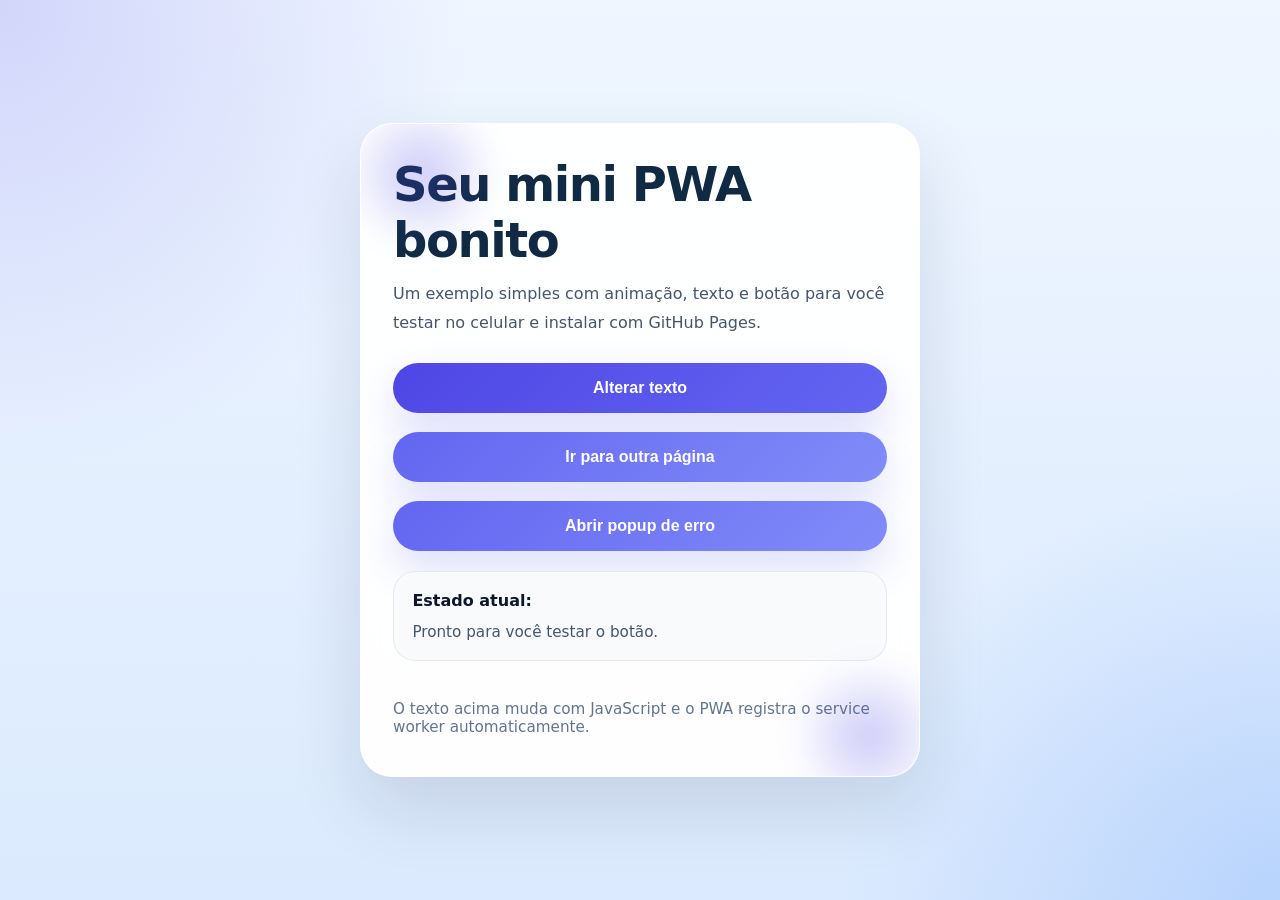
==== index.html @ 52c5a4a8 "Add files via upload" ====
<!DOCTYPE html>
<html lang="pt-BR">
<head>
  <meta charset="UTF-8">
  <meta name="viewport" content="width=device-width, initial-scale=1.0, viewport-fit=cover">
  <meta name="theme-color" content="#4f46e5">
  <title>Mini PWA</title>
  <link rel="manifest" href="manifest.json">
  <link rel="icon" href="icons/icon-192.png" sizes="192x192" type="image/png">
  <link rel="stylesheet" href="style.css">
</head>
<body>
  <article class="page-card">
    <div class="glow left"></div>
    <div class="glow right"></div>

    <h1>Seu mini PWA bonito</h1>
    <p class="lead">Um exemplo simples com animação, texto e botão para você testar no celular e instalar com GitHub Pages.</p>

    <div class="card-grid">
      <button id="toggle-btn" type="button">Alterar texto</button>
      <button id="navigate-btn" type="button" class="secondary">Ir para outra página</button>
      <button id="install-btn" type="button" class="secondary hidden">Instalar app</button>
      <button id="error-btn" type="button" class="secondary">Abrir popup de erro</button>
      <div class="status-box" id="status-box">
        <strong>Estado atual:</strong>
        <span id="message">Pronto para você testar o botão.</span>
      </div>
      <p class="hint">O texto acima muda com JavaScript e o PWA registra o service worker automaticamente.</p>
    </div>
  </article>

  <div class="overlay hidden" id="error-overlay">
    <div class="modal-card">
      <h2>Erro de teste</h2>
      <p>Este é um popup de erro simulado. Feche para voltar à página principal.</p>
      <button id="close-error-btn" type="button">Fechar</button>
    </div>
  </div>

  <script src="main.js" defer></script>
</body>
</html>
---- style.css ----
:root {
  color-scheme: light;
  font-family: Inter, system-ui, sans-serif;
  background: #eef2ff;
  color: #102a43;
}

* {
  box-sizing: border-box;
}

body {
  margin: 0;
  min-height: 100vh;
  display: grid;
  place-items: center;
  background: radial-gradient(circle at top left, rgba(79, 70, 229, 0.18), transparent 30%),
              radial-gradient(circle at bottom right, rgba(59, 130, 246, 0.22), transparent 28%),
              linear-gradient(180deg, #eff6ff 0%, #dbeafe 100%);
  padding: 1.5rem;
}

.page-card {
  position: relative;
  width: min(560px, 100%);
  padding: 2rem 2rem 2.5rem;
  border-radius: 32px;
  background: rgba(255, 255, 255, 0.95);
  box-shadow: 0 32px 70px rgba(15, 23, 42, 0.12);
  overflow: hidden;
  border: 1px solid rgba(255, 255, 255, 0.7);
  backdrop-filter: blur(18px);
}

.glow {
  position: absolute;
  width: 200px;
  height: 200px;
  background: radial-gradient(circle, rgba(79, 70, 229, 0.28), transparent 55%);
  filter: blur(12px);
  pointer-events: none;
}

.glow.left { top: -50px; left: -40px; }
.glow.right { bottom: -60px; right: -50px; }

h1 {
  margin: 0 0 0.75rem;
  font-size: clamp(2rem, 4vw, 3rem);
  letter-spacing: -0.03em;
}

.lead {
  margin: 0 0 1.6rem;
  font-size: 1rem;
  line-height: 1.8;
  color: #475569;
}

.card-grid {
  display: grid;
  gap: 1.2rem;
}

.status-box {
  padding: 1rem 1.15rem;
  border-radius: 22px;
  background: #f8fafc;
  border: 1px solid rgba(148, 163, 184, 0.18);
  text-align: left;
  color: #0f172a;
  font-weight: 600;
  line-height: 1.6;
}

.status-box span {
  display: block;
  margin-top: 0.4rem;
  color: #475569;
  font-weight: 400;
  font-size: 0.95rem;
}

button {
  width: 100%;
  padding: 1rem 1.25rem;
  border: none;
  border-radius: 999px;
  background: linear-gradient(135deg, #4f46e5, #6366f1);
  color: #fff;
  font-size: 1rem;
  font-weight: 700;
  cursor: pointer;
  transition: transform 180ms ease, box-shadow 180ms ease, opacity 180ms ease;
  box-shadow: 0 18px 40px rgba(79, 70, 229, 0.18);
}

button:hover {
  transform: translateY(-2px);
  box-shadow: 0 22px 50px rgba(79, 70, 229, 0.22);
  opacity: 0.98;
}

button.secondary {
  background: linear-gradient(135deg, #6366f1, #818cf8);
}

button.hidden {
  display: none;
}

.overlay {
  position: fixed;
  inset: 0;
  display: grid;
  place-items: center;
  background: rgba(15, 23, 42, 0.55);
  padding: 1.5rem;
  z-index: 50;
}

.overlay.hidden {
  display: none;
}

.modal-card {
  width: min(520px, 100%);
  border-radius: 28px;
  background: #ffffff;
  padding: 2rem;
  box-shadow: 0 32px 80px rgba(15, 23, 42, 0.18);
  border: 1px solid rgba(148, 163, 184, 0.2);
  text-align: center;
}

.modal-card h2 {
  margin: 0 0 0.75rem;
  font-size: clamp(1.75rem, 3vw, 2.4rem);
}

.modal-card p {
  margin: 0 0 1.5rem;
  color: #475569;
  line-height: 1.8;
}

.hint {
  margin: 1.25rem 0 0;
  color: #64748b;
  font-size: 0.95rem;
}
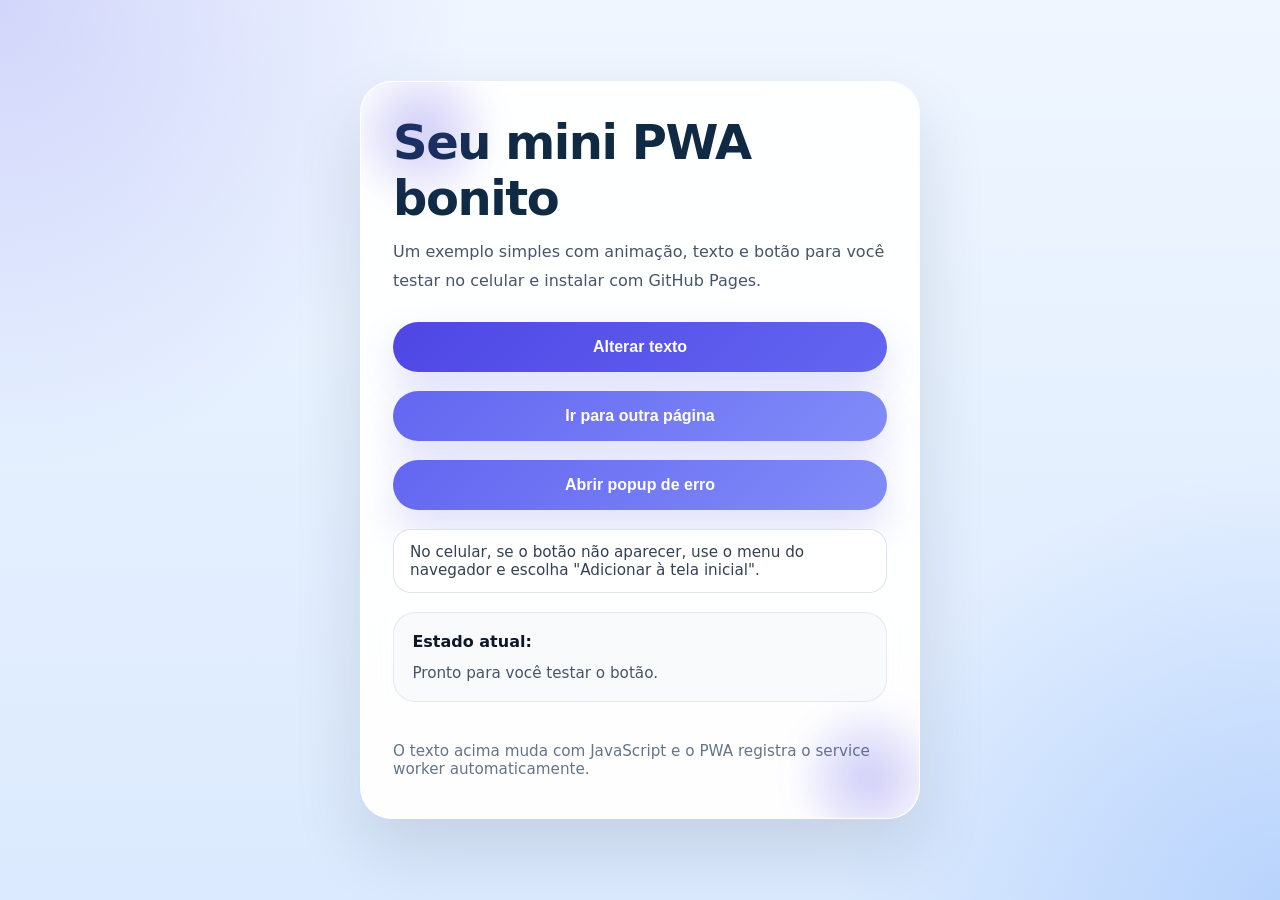
==== commit 9e3d5ee5: "v4" ====
--- a/index.html
+++ b/index.html
@@ -22,6 +22,7 @@
       <button id="navigate-btn" type="button" class="secondary">Ir para outra página</button>
       <button id="install-btn" type="button" class="secondary hidden">Instalar app</button>
       <button id="error-btn" type="button" class="secondary">Abrir popup de erro</button>
+      <p id="install-help" class="hint hidden">No celular, se o botão não aparecer, use o menu do navegador e escolha "Adicionar à tela inicial".</p>
       <div class="status-box" id="status-box">
         <strong>Estado atual:</strong>
         <span id="message">Pronto para você testar o botão.</span>
--- a/style.css
+++ b/style.css
@@ -109,6 +109,15 @@
   display: none;
 }
 
+#install-help {
+  margin-top: 0;
+  padding: 0.8rem 1rem;
+  border-radius: 18px;
+  background: rgba(255, 255, 255, 0.92);
+  border: 1px solid rgba(148, 163, 184, 0.3);
+  color: #334155;
+}
+
 .overlay {
   position: fixed;
   inset: 0;
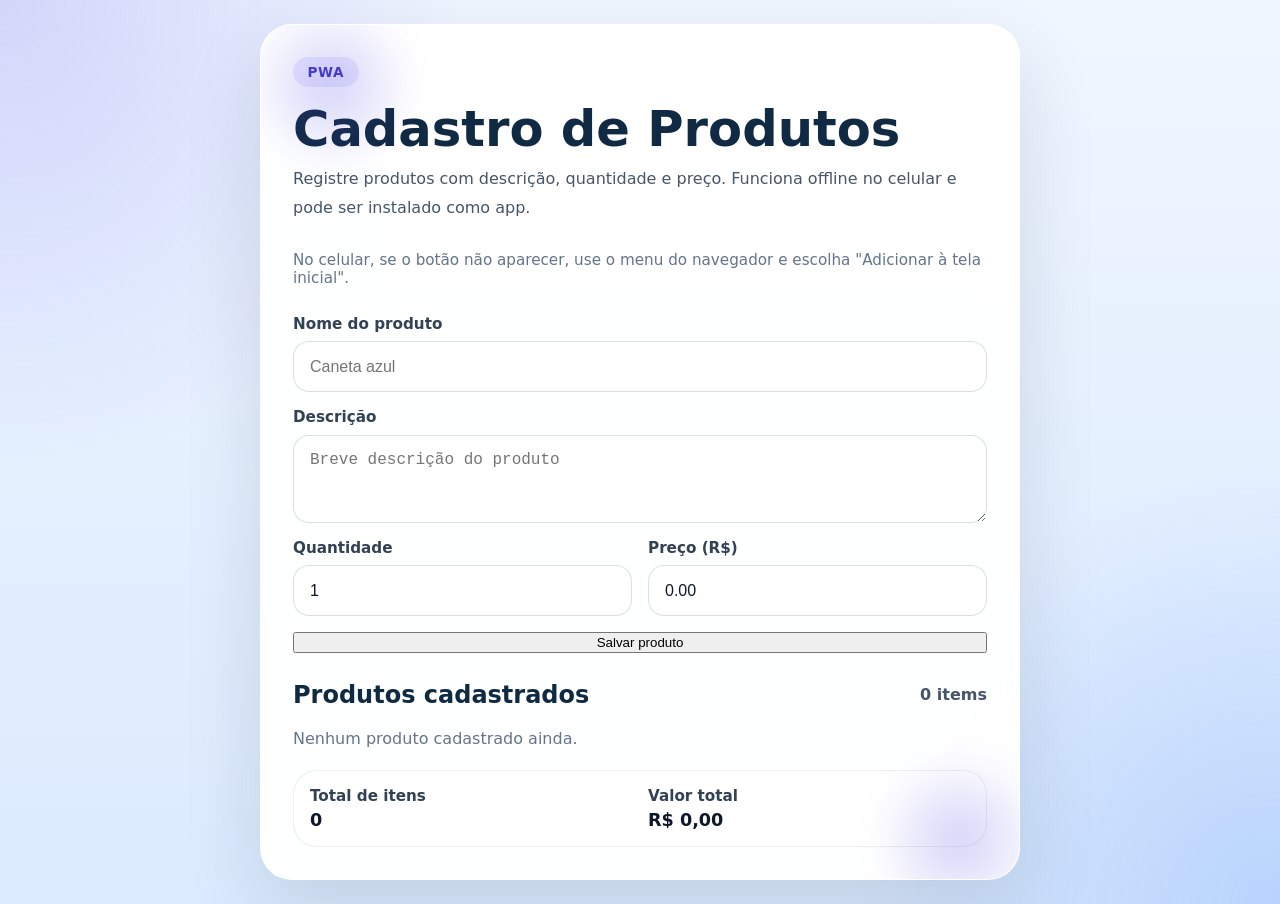
==== commit d74c8d00: "v5" ====
--- a/index.html
+++ b/index.html
@@ -4,40 +4,73 @@
   <meta charset="UTF-8">
   <meta name="viewport" content="width=device-width, initial-scale=1.0, viewport-fit=cover">
   <meta name="theme-color" content="#4f46e5">
-  <title>Mini PWA</title>
+  <title>Cadastro de Produtos PWA</title>
   <link rel="manifest" href="manifest.json">
   <link rel="icon" href="icons/icon-192.png" sizes="192x192" type="image/png">
   <link rel="stylesheet" href="style.css">
 </head>
 <body>
-  <article class="page-card">
+  <main class="page-card">
     <div class="glow left"></div>
     <div class="glow right"></div>
 
-    <h1>Seu mini PWA bonito</h1>
-    <p class="lead">Um exemplo simples com animação, texto e botão para você testar no celular e instalar com GitHub Pages.</p>
+    <header class="hero">
+      <span class="badge">PWA</span>
+      <h1>Cadastro de Produtos</h1>
+      <p class="lead">Registre produtos com descrição, quantidade e preço. Funciona offline no celular e pode ser instalado como app.</p>
+    </header>
 
-    <div class="card-grid">
-      <button id="toggle-btn" type="button">Alterar texto</button>
-      <button id="navigate-btn" type="button" class="secondary">Ir para outra página</button>
-      <button id="install-btn" type="button" class="secondary hidden">Instalar app</button>
-      <button id="error-btn" type="button" class="secondary">Abrir popup de erro</button>
+    <section class="actions">
+      <button id="install-btn" class="button secondary hidden" type="button">Instalar app</button>
       <p id="install-help" class="hint hidden">No celular, se o botão não aparecer, use o menu do navegador e escolha "Adicionar à tela inicial".</p>
-      <div class="status-box" id="status-box">
-        <strong>Estado atual:</strong>
-        <span id="message">Pronto para você testar o botão.</span>
+    </section>
+
+    <form id="product-form" class="product-form">
+      <div class="field-group">
+        <label for="name">Nome do produto</label>
+        <input id="name" name="name" type="text" placeholder="Caneta azul" required>
       </div>
-      <p class="hint">O texto acima muda com JavaScript e o PWA registra o service worker automaticamente.</p>
-    </div>
-  </article>
 
-  <div class="overlay hidden" id="error-overlay">
-    <div class="modal-card">
-      <h2>Erro de teste</h2>
-      <p>Este é um popup de erro simulado. Feche para voltar à página principal.</p>
-      <button id="close-error-btn" type="button">Fechar</button>
-    </div>
-  </div>
+      <div class="field-group">
+        <label for="description">Descrição</label>
+        <textarea id="description" name="description" rows="2" placeholder="Breve descrição do produto"></textarea>
+      </div>
+
+      <div class="field-row">
+        <div class="field-group">
+          <label for="quantity">Quantidade</label>
+          <input id="quantity" name="quantity" type="number" min="1" value="1" required>
+        </div>
+        <div class="field-group">
+          <label for="price">Preço (R$)</label>
+          <input id="price" name="price" type="number" min="0.01" step="0.01" value="0.00" required>
+        </div>
+      </div>
+
+      <button class="button" type="submit">Salvar produto</button>
+    </form>
+
+    <section class="inventory">
+      <div class="inventory-header">
+        <h2>Produtos cadastrados</h2>
+        <span id="product-count">0 itens</span>
+      </div>
+      <div class="inventory-list" id="product-list">
+        <p class="empty-state">Nenhum produto cadastrado ainda.</p>
+      </div>
+
+      <div class="totals">
+        <div>
+          <strong>Total de itens</strong>
+          <span id="total-items">0</span>
+        </div>
+        <div>
+          <strong>Valor total</strong>
+          <span id="total-value">R$ 0,00</span>
+        </div>
+      </div>
+    </section>
+  </main>
 
   <script src="main.js" defer></script>
 </body>
--- a/style.css
+++ b/style.css
@@ -22,83 +22,218 @@
 
 .page-card {
   position: relative;
-  width: min(560px, 100%);
-  padding: 2rem 2rem 2.5rem;
+  width: min(760px, 100%);
+  padding: 2rem;
   border-radius: 32px;
-  background: rgba(255, 255, 255, 0.95);
-  box-shadow: 0 32px 70px rgba(15, 23, 42, 0.12);
+  background: rgba(255, 255, 255, 0.96);
+  box-shadow: 0 32px 80px rgba(15, 23, 42, 0.12);
   overflow: hidden;
-  border: 1px solid rgba(255, 255, 255, 0.7);
+  border: 1px solid rgba(255, 255, 255, 0.75);
   backdrop-filter: blur(18px);
 }
 
 .glow {
   position: absolute;
-  width: 200px;
-  height: 200px;
-  background: radial-gradient(circle, rgba(79, 70, 229, 0.28), transparent 55%);
-  filter: blur(12px);
+  width: 220px;
+  height: 220px;
+  background: radial-gradient(circle, rgba(79, 70, 229, 0.24), transparent 55%);
+  filter: blur(14px);
   pointer-events: none;
 }
 
 .glow.left { top: -50px; left: -40px; }
-.glow.right { bottom: -60px; right: -50px; }
+.glow.right { bottom: -70px; right: -50px; }
+
+.hero {
+  margin-bottom: 1.75rem;
+}
+
+.badge {
+  display: inline-flex;
+  align-items: center;
+  justify-content: center;
+  padding: 0.45rem 0.9rem;
+  border-radius: 999px;
+  background: rgba(99, 102, 241, 0.12);
+  color: #4338ca;
+  font-size: 0.85rem;
+  font-weight: 700;
+  text-transform: uppercase;
+  letter-spacing: 0.05em;
+}
 
 h1 {
-  margin: 0 0 0.75rem;
-  font-size: clamp(2rem, 4vw, 3rem);
-  letter-spacing: -0.03em;
+  margin: 1rem 0 0.6rem;
+  font-size: clamp(2rem, 4vw, 3.1rem);
+  line-height: 1.05;
 }
 
 .lead {
-  margin: 0 0 1.6rem;
+  margin: 0;
+  color: #475569;
+  line-height: 1.8;
+  max-width: 44rem;
+}
+
+.actions {
+  display: grid;
+  gap: 0.9rem;
+  margin-bottom: 1.75rem;
+}
+
+.product-form {
+  display: grid;
+  gap: 1rem;
+  margin-bottom: 1.75rem;
+}
+
+.field-row {
+  display: grid;
+  grid-template-columns: repeat(2, minmax(0, 1fr));
+  gap: 1rem;
+}
+
+.field-group {
+  display: grid;
+  gap: 0.55rem;
+}
+
+label {
+  font-size: 0.95rem;
+  color: #334155;
+  font-weight: 600;
+}
+
+input,
+textarea {
+  width: 100%;
+  border: 1px solid rgba(148, 163, 184, 0.35);
+  border-radius: 16px;
+  padding: 0.95rem 1rem;
   font-size: 1rem;
-  line-height: 1.8;
+  color: #0f172a;
+  background: #ffffff;
+}
+
+input:focus,
+textarea:focus {
+  outline: none;
+  border-color: #7c3aed;
+  box-shadow: 0 0 0 4px rgba(167, 139, 250, 0.15);
+}
+
+textarea {
+  resize: vertical;
+  min-height: 88px;
+}
+
+.inventory {
+  display: grid;
+  gap: 1rem;
+}
+
+.inventory-header {
+  display: flex;
+  justify-content: space-between;
+  gap: 1rem;
+  align-items: center;
+}
+
+.inventory-header h2 {
+  margin: 0;
+}
+
+.inventory-header span {
   color: #475569;
-}
-
-.card-grid {
-  display: grid;
-  gap: 1.2rem;
-}
-
-.status-box {
-  padding: 1rem 1.15rem;
+  font-weight: 600;
+}
+
+.inventory-list {
+  display: grid;
+  gap: 1rem;
+}
+
+.product-card {
+  padding: 1.2rem 1.25rem;
   border-radius: 22px;
   background: #f8fafc;
+  border: 1px solid rgba(148, 163, 184, 0.2);
+  display: grid;
+  gap: 0.75rem;
+}
+
+.product-row {
+  display: grid;
+  grid-template-columns: 1fr auto;
+  gap: 1rem;
+  align-items: flex-start;
+}
+
+.product-row strong {
+  color: #0f172a;
+}
+
+.product-row button {
+  width: auto;
+  padding: 0.75rem 1rem;
+  border-radius: 18px;
+  background: #ef4444;
+  box-shadow: 0 12px 25px rgba(239, 68, 68, 0.18);
+}
+
+.product-row button:hover {
+  transform: translateY(-1px);
+  background: #dc2626;
+}
+
+.product-card p {
+  margin: 0;
+  color: #475569;
+  line-height: 1.7;
+}
+
+.product-meta {
+  display: grid;
+  gap: 0.4rem;
+  color: #334155;
+}
+
+.totals {
+  display: grid;
+  grid-template-columns: repeat(2, minmax(0, 1fr));
+  gap: 1rem;
+  background: rgba(255, 255, 255, 0.9);
   border: 1px solid rgba(148, 163, 184, 0.18);
-  text-align: left;
+  border-radius: 24px;
+  padding: 1rem;
+}
+
+.totals div {
+  display: grid;
+  gap: 0.35rem;
+}
+
+.totals strong {
+  font-size: 0.95rem;
+  color: #334155;
+}
+
+.totals span {
+  font-size: 1.1rem;
+  font-weight: 700;
   color: #0f172a;
-  font-weight: 600;
-  line-height: 1.6;
-}
-
-.status-box span {
-  display: block;
-  margin-top: 0.4rem;
-  color: #475569;
-  font-weight: 400;
+}
+
+.hint {
+  margin: 0;
+  color: #64748b;
   font-size: 0.95rem;
 }
 
-button {
-  width: 100%;
-  padding: 1rem 1.25rem;
-  border: none;
-  border-radius: 999px;
-  background: linear-gradient(135deg, #4f46e5, #6366f1);
-  color: #fff;
-  font-size: 1rem;
-  font-weight: 700;
-  cursor: pointer;
-  transition: transform 180ms ease, box-shadow 180ms ease, opacity 180ms ease;
-  box-shadow: 0 18px 40px rgba(79, 70, 229, 0.18);
-}
-
-button:hover {
-  transform: translateY(-2px);
-  box-shadow: 0 22px 50px rgba(79, 70, 229, 0.22);
-  opacity: 0.98;
+.empty-state {
+  margin: 0;
+  color: #64748b;
+  line-height: 1.8;
 }
 
 button.secondary {
@@ -109,52 +244,16 @@
   display: none;
 }
 
-#install-help {
-  margin-top: 0;
-  padding: 0.8rem 1rem;
-  border-radius: 18px;
-  background: rgba(255, 255, 255, 0.92);
-  border: 1px solid rgba(148, 163, 184, 0.3);
-  color: #334155;
-}
-
-.overlay {
-  position: fixed;
-  inset: 0;
-  display: grid;
-  place-items: center;
-  background: rgba(15, 23, 42, 0.55);
-  padding: 1.5rem;
-  z-index: 50;
-}
-
-.overlay.hidden {
-  display: none;
-}
-
-.modal-card {
-  width: min(520px, 100%);
-  border-radius: 28px;
-  background: #ffffff;
-  padding: 2rem;
-  box-shadow: 0 32px 80px rgba(15, 23, 42, 0.18);
-  border: 1px solid rgba(148, 163, 184, 0.2);
-  text-align: center;
-}
-
-.modal-card h2 {
-  margin: 0 0 0.75rem;
-  font-size: clamp(1.75rem, 3vw, 2.4rem);
-}
-
-.modal-card p {
-  margin: 0 0 1.5rem;
-  color: #475569;
-  line-height: 1.8;
-}
-
-.hint {
-  margin: 1.25rem 0 0;
-  color: #64748b;
-  font-size: 0.95rem;
-}
+@media (max-width: 680px) {
+  .page-card {
+    padding: 1.5rem;
+  }
+
+  .field-row {
+    grid-template-columns: 1fr;
+  }
+
+  .totals {
+    grid-template-columns: 1fr;
+  }
+}
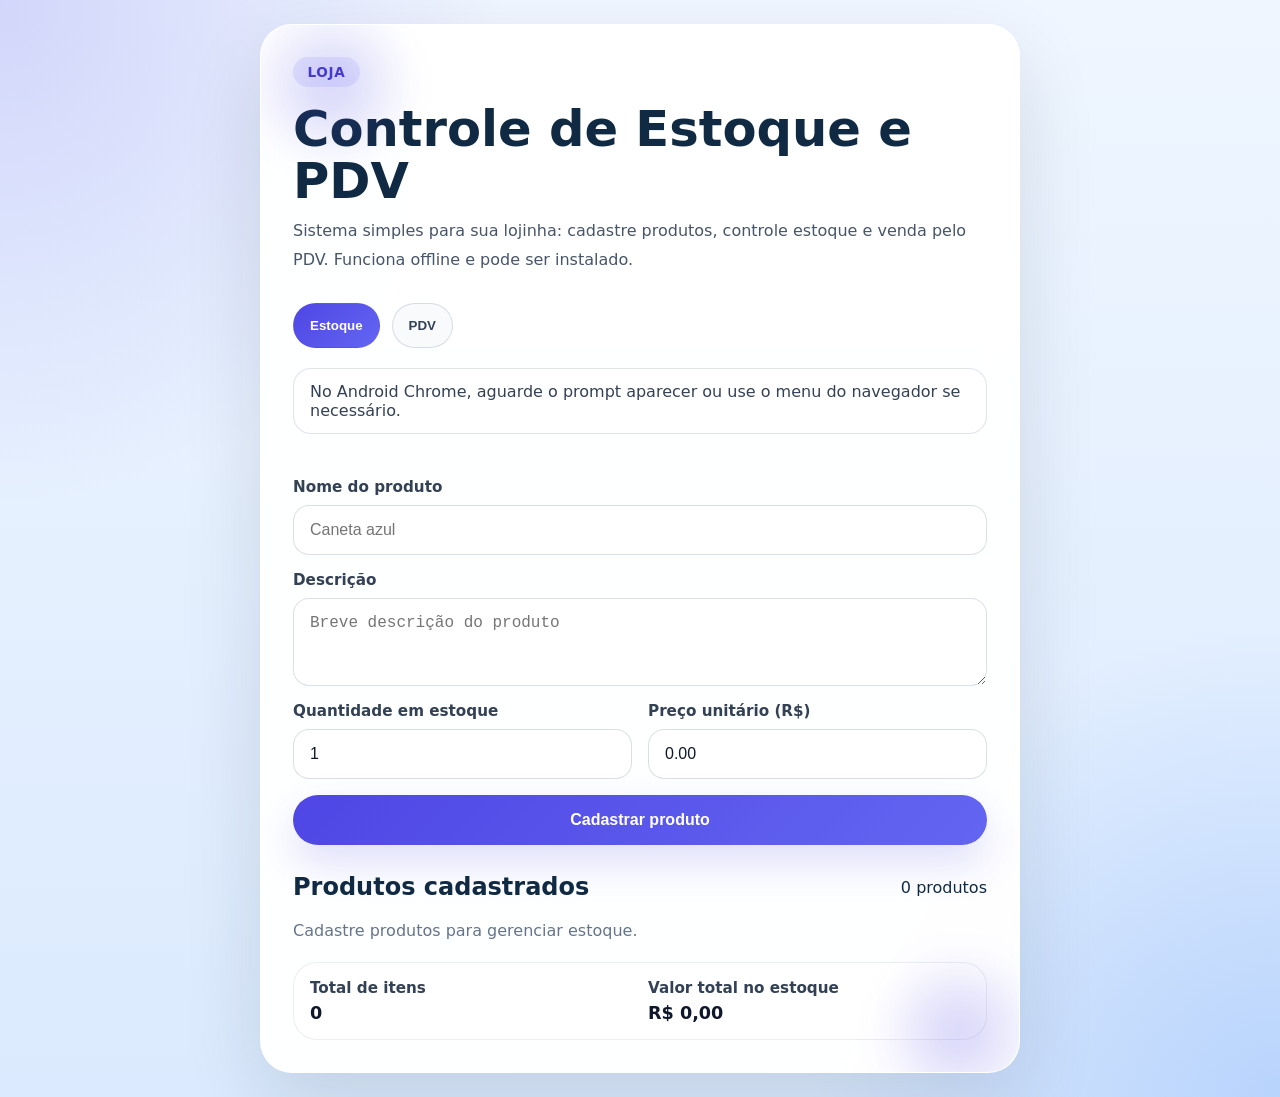
==== commit 90ce65da: "Add files via upload" ====
--- a/index.html
+++ b/index.html
@@ -4,9 +4,13 @@
   <meta charset="UTF-8">
   <meta name="viewport" content="width=device-width, initial-scale=1.0, viewport-fit=cover">
   <meta name="theme-color" content="#4f46e5">
-  <title>Cadastro de Produtos PWA</title>
+  <meta name="apple-mobile-web-app-capable" content="yes">
+  <meta name="apple-mobile-web-app-status-bar-style" content="default">
+  <meta name="mobile-web-app-capable" content="yes">
+  <title>Loja PWA - Estoque e PDV</title>
   <link rel="manifest" href="manifest.json">
   <link rel="icon" href="icons/icon-192.png" sizes="192x192" type="image/png">
+  <link rel="apple-touch-icon" href="icons/icon-192.png">
   <link rel="stylesheet" href="style.css">
 </head>
 <body>
@@ -15,58 +19,106 @@
     <div class="glow right"></div>
 
     <header class="hero">
-      <span class="badge">PWA</span>
-      <h1>Cadastro de Produtos</h1>
-      <p class="lead">Registre produtos com descrição, quantidade e preço. Funciona offline no celular e pode ser instalado como app.</p>
+      <span class="badge">LOJA</span>
+      <h1>Controle de Estoque e PDV</h1>
+      <p class="lead">Sistema simples para sua lojinha: cadastre produtos, controle estoque e venda pelo PDV. Funciona offline e pode ser instalado.</p>
     </header>
+
+    <section class="topbar">
+      <button class="tab-button active" data-tab="inventory">Estoque</button>
+      <button class="tab-button" data-tab="pos">PDV</button>
+    </section>
 
     <section class="actions">
       <button id="install-btn" class="button secondary hidden" type="button">Instalar app</button>
-      <p id="install-help" class="hint hidden">No celular, se o botão não aparecer, use o menu do navegador e escolha "Adicionar à tela inicial".</p>
+      <p id="install-help" class="hint hidden">No Android Chrome, aguarde o prompt aparecer ou use o menu do navegador se necessário.</p>
     </section>
 
-    <form id="product-form" class="product-form">
-      <div class="field-group">
-        <label for="name">Nome do produto</label>
-        <input id="name" name="name" type="text" placeholder="Caneta azul" required>
-      </div>
+    <section id="inventory" class="tab-panel active-panel">
+      <form id="product-form" class="product-form">
+        <div class="field-group">
+          <label for="name">Nome do produto</label>
+          <input id="name" name="name" type="text" placeholder="Caneta azul" required>
+        </div>
 
-      <div class="field-group">
-        <label for="description">Descrição</label>
-        <textarea id="description" name="description" rows="2" placeholder="Breve descrição do produto"></textarea>
-      </div>
+        <div class="field-group">
+          <label for="description">Descrição</label>
+          <textarea id="description" name="description" rows="2" placeholder="Breve descrição do produto"></textarea>
+        </div>
 
-      <div class="field-row">
-        <div class="field-group">
-          <label for="quantity">Quantidade</label>
-          <input id="quantity" name="quantity" type="number" min="1" value="1" required>
+        <div class="field-row">
+          <div class="field-group">
+            <label for="quantity">Quantidade em estoque</label>
+            <input id="quantity" name="quantity" type="number" min="1" value="1" required>
+          </div>
+          <div class="field-group">
+            <label for="price">Preço unitário (R$)</label>
+            <input id="price" name="price" type="number" min="0.01" step="0.01" value="0.00" required>
+          </div>
         </div>
-        <div class="field-group">
-          <label for="price">Preço (R$)</label>
-          <input id="price" name="price" type="number" min="0.01" step="0.01" value="0.00" required>
+
+        <button class="button" type="submit">Cadastrar produto</button>
+      </form>
+
+      <div class="inventory">
+        <div class="inventory-header">
+          <h2>Produtos cadastrados</h2>
+          <span id="product-count">0 produtos</span>
+        </div>
+
+        <div class="inventory-list" id="product-list">
+          <p class="empty-state">Cadastre produtos para gerenciar estoque.</p>
+        </div>
+
+        <div class="totals">
+          <div>
+            <strong>Total de itens</strong>
+            <span id="total-items">0</span>
+          </div>
+          <div>
+            <strong>Valor total no estoque</strong>
+            <span id="total-value">R$ 0,00</span>
+          </div>
         </div>
       </div>
+    </section>
 
-      <button class="button" type="submit">Salvar produto</button>
-    </form>
+    <section id="pos" class="tab-panel">
+      <div class="pos-card">
+        <div class="field-group">
+          <label for="product-select">Produto</label>
+          <select id="product-select"></select>
+        </div>
 
-    <section class="inventory">
-      <div class="inventory-header">
-        <h2>Produtos cadastrados</h2>
-        <span id="product-count">0 itens</span>
-      </div>
-      <div class="inventory-list" id="product-list">
-        <p class="empty-state">Nenhum produto cadastrado ainda.</p>
-      </div>
+        <div class="field-row">
+          <div class="field-group">
+            <label for="sale-quantity">Quantidade</label>
+            <input id="sale-quantity" type="number" min="1" value="1">
+          </div>
+          <div class="field-group">
+            <label>&nbsp;</label>
+            <button id="add-to-cart" class="button" type="button">Adicionar ao carrinho</button>
+          </div>
+        </div>
 
-      <div class="totals">
-        <div>
-          <strong>Total de itens</strong>
-          <span id="total-items">0</span>
+        <div class="cart-header">
+          <h2>Venda atual</h2>
+          <span id="cart-items">0 itens</span>
         </div>
-        <div>
-          <strong>Valor total</strong>
-          <span id="total-value">R$ 0,00</span>
+
+        <div class="cart-list" id="cart-list">
+          <p class="empty-state">Adicione produtos ao carrinho para registrar a venda.</p>
+        </div>
+
+        <div class="totals">
+          <div>
+            <strong>Total da venda</strong>
+            <span id="cart-total">R$ 0,00</span>
+          </div>
+        </div>
+
+        <div class="pos-actions">
+          <button id="complete-sale" class="button" type="button">Finalizar venda</button>
         </div>
       </div>
     </section>
--- a/style.css
+++ b/style.css
@@ -75,13 +75,21 @@
   max-width: 44rem;
 }
 
+.topbar {
+  display: flex;
+  flex-wrap: wrap;
+  gap: 0.75rem;
+  margin-bottom: 1.25rem;
+}
+
 .actions {
   display: grid;
   gap: 0.9rem;
   margin-bottom: 1.75rem;
 }
 
-.product-form {
+.product-form,
+.pos-card {
   display: grid;
   gap: 1rem;
   margin-bottom: 1.75rem;
@@ -105,7 +113,8 @@
 }
 
 input,
-textarea {
+textarea,
+select {
   width: 100%;
   border: 1px solid rgba(148, 163, 184, 0.35);
   border-radius: 16px;
@@ -116,7 +125,8 @@
 }
 
 input:focus,
-textarea:focus {
+textarea:focus,
+select:focus {
   outline: none;
   border-color: #7c3aed;
   box-shadow: 0 0 0 4px rgba(167, 139, 250, 0.15);
@@ -127,28 +137,27 @@
   min-height: 88px;
 }
 
-.inventory {
-  display: grid;
-  gap: 1rem;
-}
-
-.inventory-header {
+.inventory,
+.cart-list {
+  display: grid;
+  gap: 1rem;
+}
+
+.inventory-header,
+.cart-header {
   display: flex;
+  align-items: center;
   justify-content: space-between;
   gap: 1rem;
-  align-items: center;
-}
-
-.inventory-header h2 {
-  margin: 0;
-}
-
-.inventory-header span {
-  color: #475569;
-  font-weight: 600;
-}
-
-.inventory-list {
+}
+
+.inventory-header h2,
+.cart-header h2 {
+  margin: 0;
+}
+
+.inventory-list,
+.cart-list {
   display: grid;
   gap: 1rem;
 }
@@ -224,19 +233,61 @@
   color: #0f172a;
 }
 
-.hint {
-  margin: 0;
-  color: #64748b;
-  font-size: 0.95rem;
-}
-
 .empty-state {
   margin: 0;
   color: #64748b;
   line-height: 1.8;
 }
 
-button.secondary {
+.tab-button {
+  padding: 0.9rem 1rem;
+  border: 1px solid rgba(148, 163, 184, 0.35);
+  border-radius: 999px;
+  background: #f8fafc;
+  color: #334155;
+  cursor: pointer;
+  font-weight: 700;
+}
+
+.tab-button.active {
+  background: linear-gradient(135deg, #4f46e5, #6366f1);
+  color: #fff;
+  border-color: transparent;
+}
+
+.tab-panel {
+  display: none;
+}
+
+.active-panel {
+  display: block;
+}
+
+.pos-actions {
+  display: grid;
+}
+
+.button {
+  width: 100%;
+  padding: 1rem 1.25rem;
+  border: none;
+  border-radius: 999px;
+  background: linear-gradient(135deg, #4f46e5, #6366f1);
+  color: #fff;
+  font-size: 1rem;
+  font-weight: 700;
+  cursor: pointer;
+  transition: transform 160ms ease, box-shadow 160ms ease, opacity 160ms ease;
+  box-shadow: 0 18px 40px rgba(79, 70, 229, 0.18);
+}
+
+.button:hover {
+  transform: translateY(-1px);
+  box-shadow: 0 22px 50px rgba(79, 70, 229, 0.22);
+  opacity: 0.98;
+}
+
+.button.secondary {
   background: linear-gradient(135deg, #6366f1, #818cf8);
 }
 
@@ -244,15 +295,17 @@
   display: none;
 }
 
-@media (max-width: 680px) {
-  .page-card {
-    padding: 1.5rem;
-  }
-
-  .field-row {
-    grid-template-columns: 1fr;
-  }
-
+#install-help {
+  margin-top: 0;
+  padding: 0.8rem 1rem;
+  border-radius: 18px;
+  background: rgba(255, 255, 255, 0.92);
+  border: 1px solid rgba(148, 163, 184, 0.3);
+  color: #334155;
+}
+
+@media (max-width: 760px) {
+  .field-row,
   .totals {
     grid-template-columns: 1fr;
   }
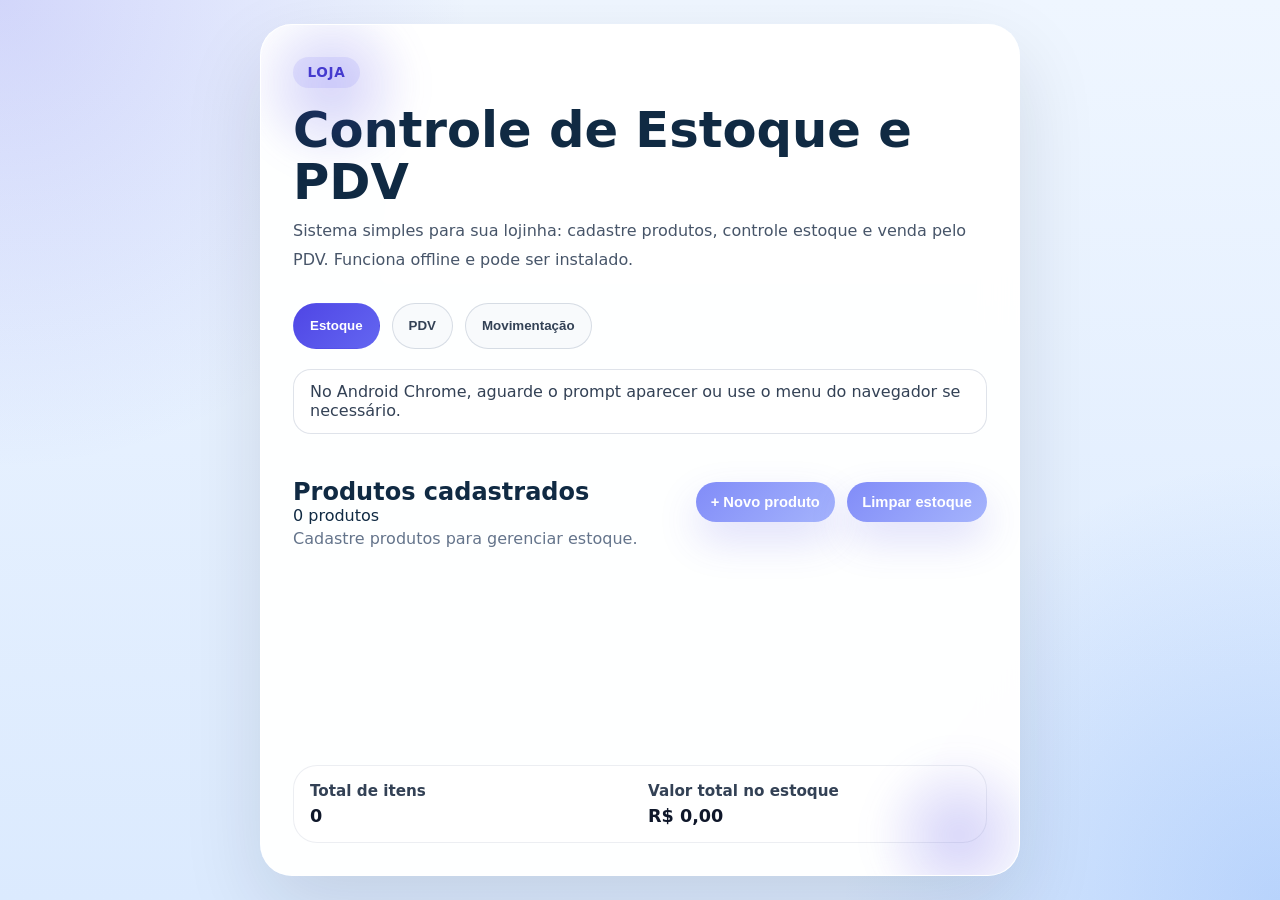
==== commit 15c72349: "Release 1.0" ====
--- a/index.html
+++ b/index.html
@@ -27,6 +27,7 @@
     <section class="topbar">
       <button class="tab-button active" data-tab="inventory">Estoque</button>
       <button class="tab-button" data-tab="pos">PDV</button>
+      <button class="tab-button" data-tab="movement">Movimentação</button>
     </section>
 
     <section class="actions">
@@ -35,50 +36,62 @@
     </section>
 
     <section id="inventory" class="tab-panel active-panel">
-      <form id="product-form" class="product-form">
-        <div class="field-group">
-          <label for="name">Nome do produto</label>
-          <input id="name" name="name" type="text" placeholder="Caneta azul" required>
-        </div>
-
-        <div class="field-group">
-          <label for="description">Descrição</label>
-          <textarea id="description" name="description" rows="2" placeholder="Breve descrição do produto"></textarea>
-        </div>
-
-        <div class="field-row">
-          <div class="field-group">
-            <label for="quantity">Quantidade em estoque</label>
-            <input id="quantity" name="quantity" type="number" min="1" value="1" required>
-          </div>
-          <div class="field-group">
-            <label for="price">Preço unitário (R$)</label>
-            <input id="price" name="price" type="number" min="0.01" step="0.01" value="0.00" required>
-          </div>
-        </div>
-
-        <button class="button" type="submit">Cadastrar produto</button>
-      </form>
-
-      <div class="inventory">
-        <div class="inventory-header">
+      <div class="inventory-header">
+        <div>
           <h2>Produtos cadastrados</h2>
           <span id="product-count">0 produtos</span>
         </div>
+        <div class="inventory-actions">
+          <button id="toggle-product-form" class="button secondary small" type="button">+ Novo produto</button>
+          <button id="clear-stock" class="button secondary small" type="button">Limpar estoque</button>
+        </div>
+      </div>
 
-        <div class="inventory-list" id="product-list">
-          <p class="empty-state">Cadastre produtos para gerenciar estoque.</p>
+      <div id="product-form-wrapper" class="product-form-wrapper collapsed">
+        <form id="product-form" class="product-form">
+          <div class="field-row">
+            <div class="field-group">
+              <label for="name">Nome do produto</label>
+              <input id="name" name="name" type="text" placeholder="Caneta azul" required>
+            </div>
+            <div class="field-group">
+              <label for="category">Categoria</label>
+              <input id="category" name="category" type="text" placeholder="Material escolar">
+            </div>
+          </div>
+
+          <div class="field-group">
+            <label for="description">Descrição</label>
+            <textarea id="description" name="description" rows="2" placeholder="Breve descrição do produto"></textarea>
+          </div>
+
+          <div class="field-row">
+            <div class="field-group">
+              <label for="quantity">Quantidade em estoque</label>
+              <input id="quantity" name="quantity" type="number" min="1" value="1" required>
+            </div>
+            <div class="field-group">
+              <label for="price">Preço unitário (R$)</label>
+              <input id="price" name="price" type="number" min="0.01" step="0.01" value="0.00" required>
+            </div>
+          </div>
+
+          <button class="button" type="submit">Cadastrar produto</button>
+        </form>
+      </div>
+
+      <div class="inventory-list" id="product-list">
+        <p class="empty-state">Cadastre produtos para gerenciar estoque.</p>
+      </div>
+
+      <div class="totals">
+        <div>
+          <strong>Total de itens</strong>
+          <span id="total-items">0</span>
         </div>
-
-        <div class="totals">
-          <div>
-            <strong>Total de itens</strong>
-            <span id="total-items">0</span>
-          </div>
-          <div>
-            <strong>Valor total no estoque</strong>
-            <span id="total-value">R$ 0,00</span>
-          </div>
+        <div>
+          <strong>Valor total no estoque</strong>
+          <span id="total-value">R$ 0,00</span>
         </div>
       </div>
     </section>
@@ -117,8 +130,52 @@
           </div>
         </div>
 
-        <div class="pos-actions">
+        <div class="cart-actions">
+          <button id="clear-cart" class="button secondary" type="button">Limpar carrinho</button>
           <button id="complete-sale" class="button" type="button">Finalizar venda</button>
+        </div>
+
+        <div class="sales-history-section">
+          <div class="inventory-header">
+            <h2>Histórico de vendas</h2>
+          </div>
+          <div class="cart-list" id="sales-history">
+            <p class="empty-state">Nenhuma venda registrada ainda.</p>
+          </div>
+        </div>
+      </div>
+    </section>
+
+    <section id="movement" class="tab-panel">
+      <div class="movement-card">
+        <div class="field-group">
+          <label for="movement-product-select">Produto</label>
+          <select id="movement-product-select"></select>
+        </div>
+
+        <div class="field-row">
+          <div class="field-group">
+            <label for="movement-quantity">Quantidade</label>
+            <input id="movement-quantity" type="number" min="1" value="1">
+          </div>
+          <div class="field-group movement-buttons">
+            <button id="stock-add" class="button" type="button">Adicionar</button>
+            <button id="stock-remove" class="button secondary" type="button">Baixar</button>
+          </div>
+        </div>
+
+        <div class="field-group">
+          <label for="movement-note">Observação</label>
+          <textarea id="movement-note" rows="2" placeholder="Motivo ou nota da movimentação"></textarea>
+        </div>
+
+        <div class="history-section">
+          <div class="inventory-header">
+            <h2>Histórico de movimentações</h2>
+          </div>
+          <div class="cart-list" id="movement-history">
+            <p class="empty-state">Nenhuma movimentação registrada ainda.</p>
+          </div>
         </div>
       </div>
     </section>
--- a/style.css
+++ b/style.css
@@ -89,10 +89,29 @@
 }
 
 .product-form,
-.pos-card {
+.pos-card,
+.movement-card {
   display: grid;
   gap: 1rem;
   margin-bottom: 1.75rem;
+}
+
+.product-form-wrapper {
+  overflow: hidden;
+  max-height: 0;
+  opacity: 0;
+  transition: max-height 220ms ease, opacity 220ms ease;
+}
+
+.product-form-wrapper.expanded {
+  max-height: 900px;
+  opacity: 1;
+}
+
+.inventory-actions {
+  display: flex;
+  flex-wrap: wrap;
+  gap: 0.75rem;
 }
 
 .field-row {
@@ -160,6 +179,7 @@
 .cart-list {
   display: grid;
   gap: 1rem;
+  min-height: 240px;
 }
 
 .product-card {
@@ -207,6 +227,10 @@
   color: #334155;
 }
 
+.product-meta span {
+  font-size: 0.95rem;
+}
+
 .totals {
   display: grid;
   grid-template-columns: repeat(2, minmax(0, 1fr));
@@ -263,8 +287,19 @@
   display: block;
 }
 
-.pos-actions {
-  display: grid;
+.pos-actions,
+.cart-actions,
+.movement-buttons {
+  display: grid;
+  gap: 0.75rem;
+}
+
+.cart-actions {
+  grid-template-columns: 1fr 1fr;
+}
+
+.movement-buttons {
+  grid-template-columns: 1fr 1fr;
 }
 
 .button {
@@ -281,6 +316,16 @@
   box-shadow: 0 18px 40px rgba(79, 70, 229, 0.18);
 }
 
+.button.small {
+  width: auto;
+  padding: 0.75rem 0.95rem;
+  font-size: 0.92rem;
+}
+
+.button.secondary.small {
+  background: linear-gradient(135deg, #818cf8, #a5b4fc);
+}
+
 .button:hover {
   transform: translateY(-1px);
   box-shadow: 0 22px 50px rgba(79, 70, 229, 0.22);
@@ -306,7 +351,9 @@
 
 @media (max-width: 760px) {
   .field-row,
-  .totals {
+  .totals,
+  .cart-actions,
+  .movement-buttons {
     grid-template-columns: 1fr;
   }
 }
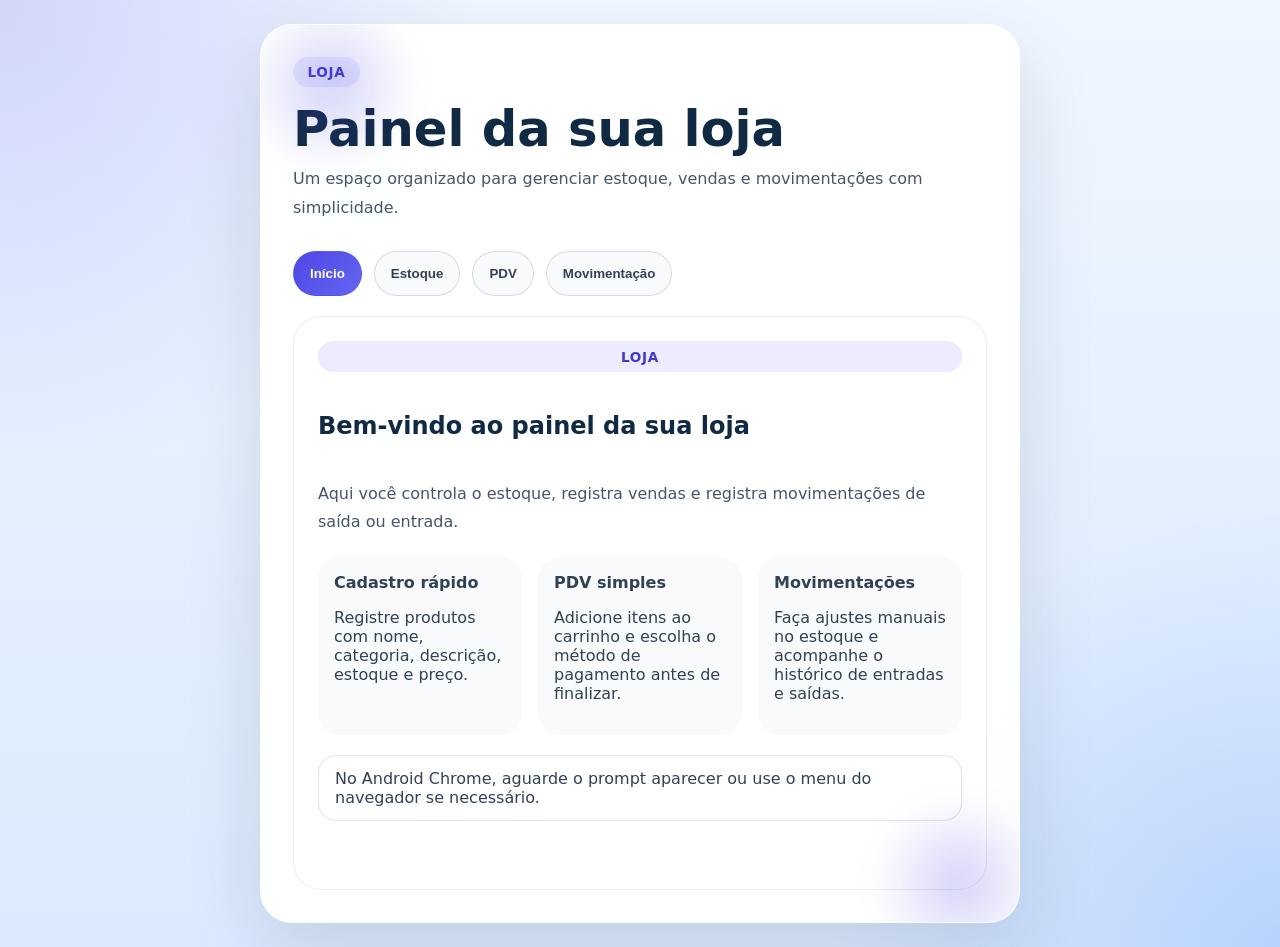
==== commit 5633e2c1: "Versão 1.2" ====
--- a/index.html
+++ b/index.html
@@ -20,22 +20,44 @@
 
     <header class="hero">
       <span class="badge">LOJA</span>
-      <h1>Controle de Estoque e PDV</h1>
-      <p class="lead">Sistema simples para sua lojinha: cadastre produtos, controle estoque e venda pelo PDV. Funciona offline e pode ser instalado.</p>
+      <h1>Painel da sua loja</h1>
+      <p class="lead">Um espaço organizado para gerenciar estoque, vendas e movimentações com simplicidade.</p>
     </header>
 
     <section class="topbar">
-      <button class="tab-button active" data-tab="inventory">Estoque</button>
+      <button class="tab-button active" data-tab="home">Início</button>
+      <button class="tab-button" data-tab="inventory">Estoque</button>
       <button class="tab-button" data-tab="pos">PDV</button>
       <button class="tab-button" data-tab="movement">Movimentação</button>
     </section>
 
-    <section class="actions">
-      <button id="install-btn" class="button secondary hidden" type="button">Instalar app</button>
-      <p id="install-help" class="hint hidden">No Android Chrome, aguarde o prompt aparecer ou use o menu do navegador se necessário.</p>
-    </section>
-
-    <section id="inventory" class="tab-panel active-panel">
+    <section id="home" class="tab-panel active-panel">
+      <div class="home-card">
+        <span class="badge">LOJA</span>
+        <h2>Bem-vindo ao painel da sua loja</h2>
+        <p class="lead">Aqui você controla o estoque, registra vendas e registra movimentações de saída ou entrada.</p>
+        <div class="home-info-grid">
+          <div class="info-box">
+            <strong>Cadastro rápido</strong>
+            <p>Registre produtos com nome, categoria, descrição, estoque e preço.</p>
+          </div>
+          <div class="info-box">
+            <strong>PDV simples</strong>
+            <p>Adicione itens ao carrinho e escolha o método de pagamento antes de finalizar.</p>
+          </div>
+          <div class="info-box">
+            <strong>Movimentações</strong>
+            <p>Faça ajustes manuais no estoque e acompanhe o histórico de entradas e saídas.</p>
+          </div>
+        </div>
+        <div class="actions">
+          <button id="install-btn" class="button secondary hidden" type="button">Instalar app</button>
+          <p id="install-help" class="hint hidden">No Android Chrome, aguarde o prompt aparecer ou use o menu do navegador se necessário.</p>
+        </div>
+      </div>
+    </section>
+
+    <section id="inventory" class="tab-panel">
       <div class="inventory-header">
         <div>
           <h2>Produtos cadastrados</h2>
@@ -51,18 +73,13 @@
         <form id="product-form" class="product-form">
           <div class="field-row">
             <div class="field-group">
-              <label for="name">Nome do produto</label>
+              <label for="name">Descrição</label>
               <input id="name" name="name" type="text" placeholder="Caneta azul" required>
             </div>
             <div class="field-group">
               <label for="category">Categoria</label>
               <input id="category" name="category" type="text" placeholder="Material escolar">
             </div>
-          </div>
-
-          <div class="field-group">
-            <label for="description">Descrição</label>
-            <textarea id="description" name="description" rows="2" placeholder="Breve descrição do produto"></textarea>
           </div>
 
           <div class="field-row">
@@ -181,6 +198,50 @@
     </section>
   </main>
 
+  <div class="modal hidden" id="product-detail-modal" role="dialog" aria-modal="true">
+    <div class="modal-content">
+      <button type="button" class="modal-close" id="close-product-detail">×</button>
+      <h3>Detalhes do produto</h3>
+      <div class="detail-row"><strong>Nome:</strong> <span id="detail-name"></span></div>
+      <div class="detail-row"><strong>Categoria:</strong> <span id="detail-category"></span></div>
+      <div class="detail-row"><strong>Estoque:</strong> <span id="detail-quantity"></span></div>
+      <div class="detail-row"><strong>Preço:</strong> <span id="detail-price"></span></div>
+      <div class="detail-row"><strong>Descrição:</strong> <p id="detail-description"></p></div>
+      <div class="modal-actions">
+        <button id="detail-edit" class="button secondary" type="button">Editar</button>
+        <button id="detail-delete" class="button" type="button">Excluir</button>
+      </div>
+    </div>
+  </div>
+
+  <div class="modal hidden" id="payment-modal" role="dialog" aria-modal="true">
+    <div class="modal-content">
+      <button type="button" class="modal-close" id="close-payment-modal">×</button>
+      <h3>Registrar pagamento</h3>
+      <p>Escolha o método de pagamento para finalizar a venda.</p>
+      <div class="field-group">
+        <label for="payment-method">Método de pagamento</label>
+        <select id="payment-method">
+          <option value="">Selecione</option>
+          <option value="Dinheiro">Dinheiro</option>
+          <option value="Cartão">Cartão</option>
+          <option value="Pix">Pix</option>
+          <option value="Vale">Vale</option>
+        </select>
+      </div>
+      <div class="field-row small-gap">
+        <div class="field-group">
+          <strong>Total</strong>
+          <span id="payment-total">R$ 0,00</span>
+        </div>
+      </div>
+      <div class="modal-actions">
+        <button id="confirm-payment" class="button" type="button">Confirmar</button>
+        <button id="cancel-payment" class="button secondary" type="button">Cancelar</button>
+      </div>
+    </div>
+  </div>
+
   <script src="main.js" defer></script>
 </body>
 </html>
--- a/style.css
+++ b/style.css
@@ -263,6 +263,133 @@
   line-height: 1.8;
 }
 
+.home-card,
+.modal-content {
+  background: #ffffff;
+  border-radius: 28px;
+  border: 1px solid rgba(148, 163, 184, 0.18);
+  padding: 1.5rem;
+}
+
+.home-card {
+  display: grid;
+  gap: 1.25rem;
+}
+
+.home-info-grid {
+  display: grid;
+  gap: 1rem;
+  grid-template-columns: repeat(3, minmax(0, 1fr));
+}
+
+.info-box {
+  padding: 1rem;
+  border-radius: 22px;
+  background: #f8fafc;
+  color: #334155;
+}
+
+.payment-method {
+  font-size: 0.92rem;
+  color: #6d28d9;
+  font-weight: 700;
+  align-self: center;
+}
+
+.modal {
+  position: fixed;
+  inset: 0;
+  display: grid;
+  place-items: center;
+  background: rgba(15, 23, 42, 0.45);
+  z-index: 30;
+  padding: 1.5rem;
+}
+
+.modal.hidden {
+  display: none;
+}
+
+.modal-content {
+  width: min(520px, 100%);
+  max-height: min(90vh, 700px);
+  overflow-y: auto;
+  position: relative;
+  box-shadow: 0 34px 80px rgba(15, 23, 42, 0.18);
+}
+
+.modal-close {
+  position: absolute;
+  right: 1rem;
+  top: 1rem;
+  border: none;
+  background: transparent;
+  font-size: 1.6rem;
+  line-height: 1;
+  color: #334155;
+  cursor: pointer;
+}
+
+.modal-actions {
+  display: grid;
+  gap: 0.75rem;
+  margin-top: 1rem;
+}
+
+.field-row.small-gap {
+  grid-template-columns: 1fr;
+  gap: 0.75rem;
+}
+
+.product-card {
+  padding: 0.95rem 1rem;
+  border-radius: 20px;
+  background: #f8fafc;
+  border: 1px solid rgba(148, 163, 184, 0.2);
+  display: grid;
+  gap: 0.55rem;
+  cursor: pointer;
+}
+
+.product-card:hover {
+  transform: translateY(-1px);
+  box-shadow: 0 16px 30px rgba(79, 70, 229, 0.09);
+}
+
+.product-row.compact {
+  display: grid;
+  grid-template-columns: 1fr auto;
+  gap: 0.75rem;
+  align-items: center;
+}
+
+.product-row.compact strong {
+  font-size: 1rem;
+}
+
+.product-row.compact p {
+  margin: 0.25rem 0 0;
+  font-size: 0.92rem;
+  color: #475569;
+}
+
+.product-meta.compact {
+  display: grid;
+  gap: 0.3rem;
+  justify-content: end;
+  text-align: right;
+}
+
+.product-meta.compact span {
+  font-size: 0.88rem;
+}
+
+@media (max-width: 960px) {
+  .home-info-grid {
+    grid-template-columns: 1fr;
+  }
+}
+
 .tab-button {
   padding: 0.9rem 1rem;
   border: 1px solid rgba(148, 163, 184, 0.35);
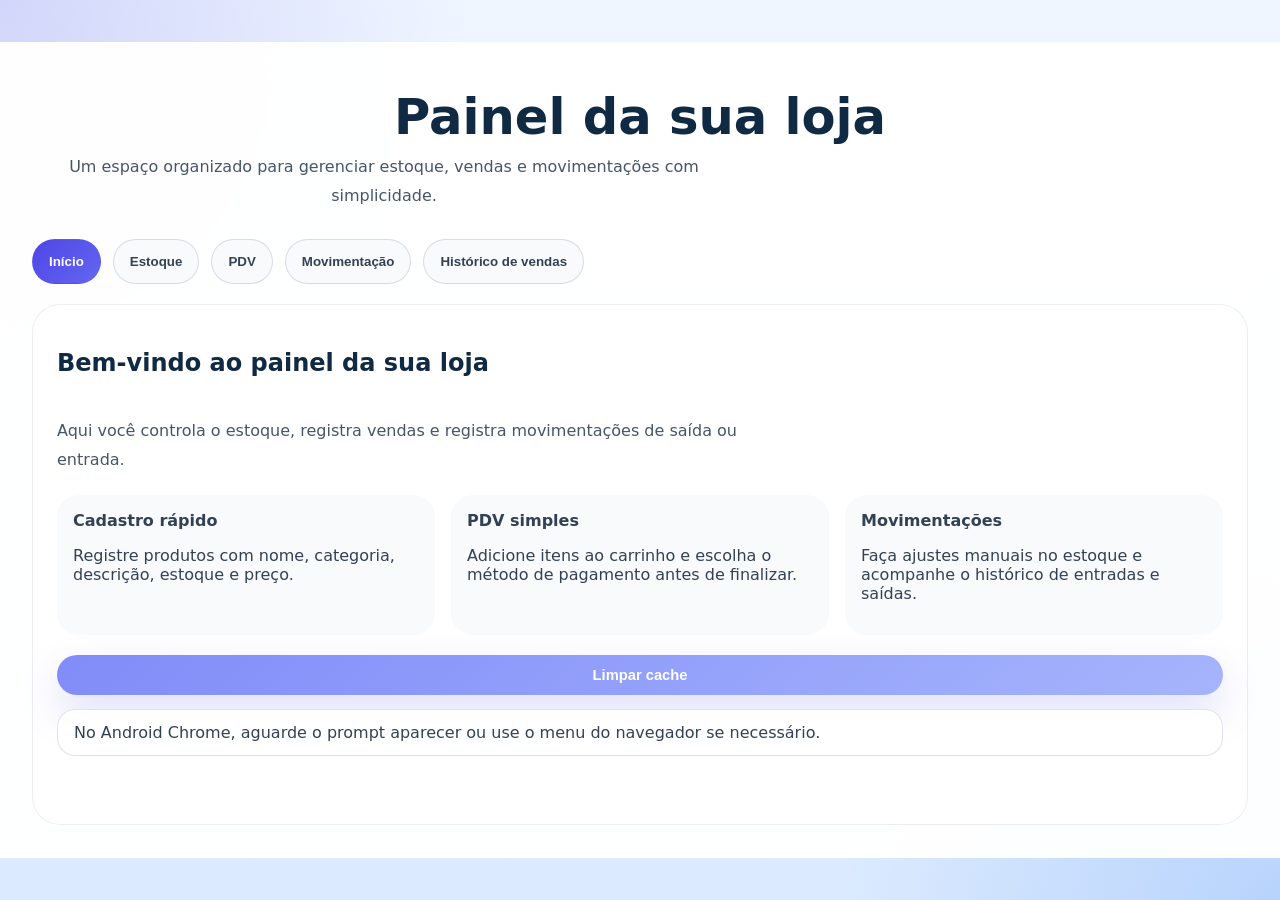
==== commit 26f77953: "Versão 1.8" ====
--- a/index.html
+++ b/index.html
@@ -19,7 +19,6 @@
     <div class="glow right"></div>
 
     <header class="hero">
-      <span class="badge">LOJA</span>
       <h1>Painel da sua loja</h1>
       <p class="lead">Um espaço organizado para gerenciar estoque, vendas e movimentações com simplicidade.</p>
     </header>
@@ -29,11 +28,11 @@
       <button class="tab-button" data-tab="inventory">Estoque</button>
       <button class="tab-button" data-tab="pos">PDV</button>
       <button class="tab-button" data-tab="movement">Movimentação</button>
+      <button class="tab-button" data-tab="sales-history">Histórico de vendas</button>
     </section>
 
     <section id="home" class="tab-panel active-panel">
       <div class="home-card">
-        <span class="badge">LOJA</span>
         <h2>Bem-vindo ao painel da sua loja</h2>
         <p class="lead">Aqui você controla o estoque, registra vendas e registra movimentações de saída ou entrada.</p>
         <div class="home-info-grid">
@@ -52,25 +51,48 @@
         </div>
         <div class="actions">
           <button id="install-btn" class="button secondary hidden" type="button">Instalar app</button>
+          <button id="clear-cache-btn" class="button secondary small" type="button">Limpar cache</button>
           <p id="install-help" class="hint hidden">No Android Chrome, aguarde o prompt aparecer ou use o menu do navegador se necessário.</p>
         </div>
       </div>
     </section>
 
     <section id="inventory" class="tab-panel">
+      <div class="totals">
+        <div>
+          <strong>Total de produtos</strong>
+          <span id="total-items">0</span>
+        </div>
+        <div>
+          <strong>Valor total em estoque</strong>
+          <span id="total-value">R$ 0,00</span>
+        </div>
+      </div>
+
       <div class="inventory-header">
         <div>
           <h2>Produtos cadastrados</h2>
           <span id="product-count">0 produtos</span>
         </div>
         <div class="inventory-actions">
-          <button id="toggle-product-form" class="button secondary small" type="button">+ Novo produto</button>
-          <button id="clear-stock" class="button secondary small" type="button">Limpar estoque</button>
-        </div>
-      </div>
-
-      <div id="product-form-wrapper" class="product-form-wrapper collapsed">
-        <form id="product-form" class="product-form">
+            <button id="toggle-product-form" class="button secondary small" type="button">+ Novo produto</button>
+            <button id="clear-stock" class="button secondary small" type="button">Limpar estoque</button>
+          </div>
+      </div>
+
+      <div id="product-form-wrapper" class="product-form-wrapper collapsed" style="display:none;">
+      </div>
+
+      <!-- Modal para cadastro/edição de produto -->
+      <div class="modal hidden" id="product-form-modal" role="dialog" aria-modal="true">
+        <div class="modal-content">
+          <button type="button" class="modal-close" id="close-product-form">×</button>
+          <h3>Cadastrar / Editar produto</h3>
+          <div id="product-code-display" style="margin-bottom:1rem;padding:0.75rem;border-radius:12px;background:#f0f4ff;border:1px solid #e0e7ff;">
+            <small style="color:#64748b;">Código interno:</small>
+            <div style="font-weight:700;font-size:1.1rem;color:#4f46e5;" id="preview-product-code">-</div>
+          </div>
+          <form id="product-form" class="product-form">
           <div class="field-row">
             <div class="field-group">
               <label for="name">Descrição</label>
@@ -93,23 +115,18 @@
             </div>
           </div>
 
+            <div class="field-group">
+              <label for="image-url">Imagem (URL opcional)</label>
+              <input id="image-url" name="image" type="text" placeholder="https://...">
+            </div>
+
           <button class="button" type="submit">Cadastrar produto</button>
         </form>
-      </div>
-
-      <div class="inventory-list" id="product-list">
+        </div>
+      </div>
+
+      <div class="inventory-list list-scroll" id="product-list">
         <p class="empty-state">Cadastre produtos para gerenciar estoque.</p>
-      </div>
-
-      <div class="totals">
-        <div>
-          <strong>Total de itens</strong>
-          <span id="total-items">0</span>
-        </div>
-        <div>
-          <strong>Valor total no estoque</strong>
-          <span id="total-value">R$ 0,00</span>
-        </div>
       </div>
     </section>
 
@@ -151,15 +168,6 @@
           <button id="clear-cart" class="button secondary" type="button">Limpar carrinho</button>
           <button id="complete-sale" class="button" type="button">Finalizar venda</button>
         </div>
-
-        <div class="sales-history-section">
-          <div class="inventory-header">
-            <h2>Histórico de vendas</h2>
-          </div>
-          <div class="cart-list" id="sales-history">
-            <p class="empty-state">Nenhuma venda registrada ainda.</p>
-          </div>
-        </div>
       </div>
     </section>
 
@@ -196,17 +204,44 @@
         </div>
       </div>
     </section>
+
+    <section id="sales-history" class="tab-panel">
+      <div class="sales-history-section">
+        <div class="inventory-header">
+          <h2>Histórico de vendas</h2>
+        </div>
+        <div class="cart-list list-scroll sales-list" id="sales-history-main">
+          <p class="empty-state">Nenhuma venda registrada ainda.</p>
+        </div>
+      </div>
+    </section>
   </main>
+
+  <!-- Modal para detalhes de venda -->
+  <div class="modal hidden" id="sale-detail-modal" role="dialog" aria-modal="true">
+    <div class="modal-content">
+      <button type="button" class="modal-close" id="close-sale-detail">×</button>
+      <h3 class="modal-title">Detalhes da venda</h3>
+      <div class="detail-row"><strong>Data:</strong> <span id="sale-detail-date"></span></div>
+      <div class="detail-row"><strong>Método de pagamento:</strong> <span id="sale-detail-method"></span></div>
+      <div class="detail-row"><strong>Total:</strong> <span id="sale-detail-total"></span></div>
+      <div style="margin-top:1rem;">
+        <h4>Itens vendidos:</h4>
+        <div id="sale-detail-items" class="inventory-list"></div>
+      </div>
+    </div>
+  </div>
 
   <div class="modal hidden" id="product-detail-modal" role="dialog" aria-modal="true">
     <div class="modal-content">
       <button type="button" class="modal-close" id="close-product-detail">×</button>
-      <h3>Detalhes do produto</h3>
+      <h3 class="modal-title">Detalhes do produto</h3>
+      <div class="detail-row"><strong>Código interno:</strong> <span id="detail-code"></span></div>
       <div class="detail-row"><strong>Nome:</strong> <span id="detail-name"></span></div>
       <div class="detail-row"><strong>Categoria:</strong> <span id="detail-category"></span></div>
       <div class="detail-row"><strong>Estoque:</strong> <span id="detail-quantity"></span></div>
       <div class="detail-row"><strong>Preço:</strong> <span id="detail-price"></span></div>
-      <div class="detail-row"><strong>Descrição:</strong> <p id="detail-description"></p></div>
+      <div class="detail-row"><strong>URL da imagem:</strong> <span id="detail-image" style="word-break:break-all;font-size:0.9rem;color:#64748b;"></span></div>
       <div class="modal-actions">
         <button id="detail-edit" class="button secondary" type="button">Editar</button>
         <button id="detail-delete" class="button" type="button">Excluir</button>
@@ -238,6 +273,35 @@
       <div class="modal-actions">
         <button id="confirm-payment" class="button" type="button">Confirmar</button>
         <button id="cancel-payment" class="button secondary" type="button">Cancelar</button>
+        <button id="manage-payment-methods" class="button secondary small" type="button">Gerenciar métodos</button>
+      </div>
+    </div>
+  </div>
+
+  <!-- Modal para gerenciar formas de pagamento -->
+  <div class="modal hidden" id="payment-method-modal" role="dialog" aria-modal="true">
+    <div class="modal-content">
+      <button type="button" class="modal-close" id="close-payment-method-modal">×</button>
+      <h3>Formas de pagamento</h3>
+      <p>Adicione ou remova formas de pagamento disponíveis no PDV.</p>
+
+      <form id="payment-method-form" class="product-form">
+        <div class="field-row">
+          <div class="field-group">
+            <label for="new-payment-method">Nova forma</label>
+            <input id="new-payment-method" type="text" placeholder="Ex: Cartão crédito" required>
+          </div>
+        </div>
+        <div class="modal-actions">
+          <button id="add-payment-method" class="button" type="submit">Adicionar</button>
+        </div>
+      </form>
+
+      <div style="margin-top:1rem;">
+        <h4>Formas ativas</h4>
+        <div id="payment-method-list" class="inventory-list">
+          <p class="empty-state">Nenhuma forma cadastrada.</p>
+        </div>
       </div>
     </div>
   </div>
--- a/style.css
+++ b/style.css
@@ -46,21 +46,10 @@
 
 .hero {
   margin-bottom: 1.75rem;
-}
-
-.badge {
-  display: inline-flex;
-  align-items: center;
-  justify-content: center;
-  padding: 0.45rem 0.9rem;
-  border-radius: 999px;
-  background: rgba(99, 102, 241, 0.12);
-  color: #4338ca;
-  font-size: 0.85rem;
-  font-weight: 700;
-  text-transform: uppercase;
-  letter-spacing: 0.05em;
-}
+  text-align: center;
+}
+
+
 
 h1 {
   margin: 1rem 0 0.6rem;
@@ -176,11 +165,83 @@
 }
 
 .inventory-list,
-.cart-list {
-  display: grid;
-  gap: 1rem;
+.cart-list,
+.sales-list,
+.list-scroll {
+  display: grid;
+  gap: 0.9rem;
   min-height: 240px;
-}
+  max-height: 380px;
+  overflow-y: auto;
+  padding-right: 0.3rem;
+}
+
+.sales-list {
+  max-height: 420px;
+}
+
+.product-card,
+.sale-card {
+  padding: 0.65rem 0.75rem;
+  border-radius: 14px;
+  background: #f8fafc;
+  border: 1px solid rgba(148, 163, 184, 0.14);
+  display: grid;
+  gap: 0.35rem;
+  cursor: pointer;
+  min-height: 60px;
+  align-content: center;
+}
+
+.product-card:hover,
+.sale-card:hover {
+  transform: translateY(-1px);
+}
+
+.sale-card .product-row,
+.product-card .product-row {
+  grid-template-columns: 1fr auto;
+  gap: 0.5rem;
+}
+
+.sale-card .product-row strong,
+.product-card .product-row strong {
+  font-size: 0.95rem;
+}
+
+.sale-card .product-row p,
+.product-card .product-row p {
+  margin: 0;
+  font-size: 0.88rem;
+  color: #475569;
+}
+
+.sale-card .product-meta,
+.product-card .product-meta {
+  display: grid;
+  gap: 0.2rem;
+  color: #475569;
+  font-size: 0.88rem;
+}
+
+.sale-card .payment-method,
+.payment-method {
+  font-size: 0.82rem;
+}
+
+.list-scroll::-webkit-scrollbar {
+  width: 8px;
+}
+
+.list-scroll::-webkit-scrollbar-thumb {
+  background: rgba(79, 70, 229, 0.25);
+  border-radius: 999px;
+}
+
+.list-scroll::-webkit-scrollbar-track {
+  background: transparent;
+}
+
 
 .product-card {
   padding: 1.2rem 1.25rem;
@@ -236,7 +297,7 @@
   grid-template-columns: repeat(2, minmax(0, 1fr));
   gap: 1rem;
   background: rgba(255, 255, 255, 0.9);
-  border: 1px solid rgba(148, 163, 184, 0.18);
+  border: 0.5px solid rgba(148, 163, 184, 0.15);
   border-radius: 24px;
   padding: 1rem;
 }
@@ -330,6 +391,11 @@
   cursor: pointer;
 }
 
+.modal-title {
+  text-align: center;
+  margin-bottom: 1.5rem;
+}
+
 .modal-actions {
   display: grid;
   gap: 0.75rem;
@@ -342,18 +408,26 @@
 }
 
 .product-card {
-  padding: 0.95rem 1rem;
-  border-radius: 20px;
+  padding: 0.6rem 0.7rem;
+  border-radius: 14px;
   background: #f8fafc;
-  border: 1px solid rgba(148, 163, 184, 0.2);
-  display: grid;
-  gap: 0.55rem;
+  border: 1px solid rgba(148, 163, 184, 0.15);
+  display: grid;
+  gap: 0.4rem;
   cursor: pointer;
 }
 
 .product-card:hover {
   transform: translateY(-1px);
   box-shadow: 0 16px 30px rgba(79, 70, 229, 0.09);
+}
+
+.product-thumb {
+  width: 56px;
+  height: 56px;
+  object-fit: cover;
+  border-radius: 12px;
+  border: 1px solid rgba(148,163,184,0.12);
 }
 
 .product-row.compact {
@@ -484,3 +558,51 @@
     grid-template-columns: 1fr;
   }
 }
+
+/* Desktop: ocupar toda a largura da tela (borda a borda) */
+@media (min-width: 961px) {
+  body {
+    padding: 0;
+  }
+
+  .page-card {
+    width: 100%;
+    max-width: none;
+    border-radius: 0;
+    margin: 0;
+    padding: 2rem 2rem;
+    box-shadow: none;
+    border-left: none;
+    border-right: none;
+    border-radius: 0;
+  }
+
+  .product-card {
+    min-height: 110px;
+  }
+
+  .glow {
+    display: none;
+  }
+}
+
+/* Mobile: garantir layout em uma coluna e cards empilhados */
+@media (max-width: 960px) {
+  .product-row,
+  .product-row.compact {
+    grid-template-columns: 1fr;
+    gap: 0.5rem;
+  }
+
+  .product-meta.compact {
+    justify-content: start;
+    text-align: left;
+  }
+
+  .page-card {
+    width: 100%;
+    max-width: 760px;
+    padding: 1rem;
+    border-radius: 20px;
+  }
+}
